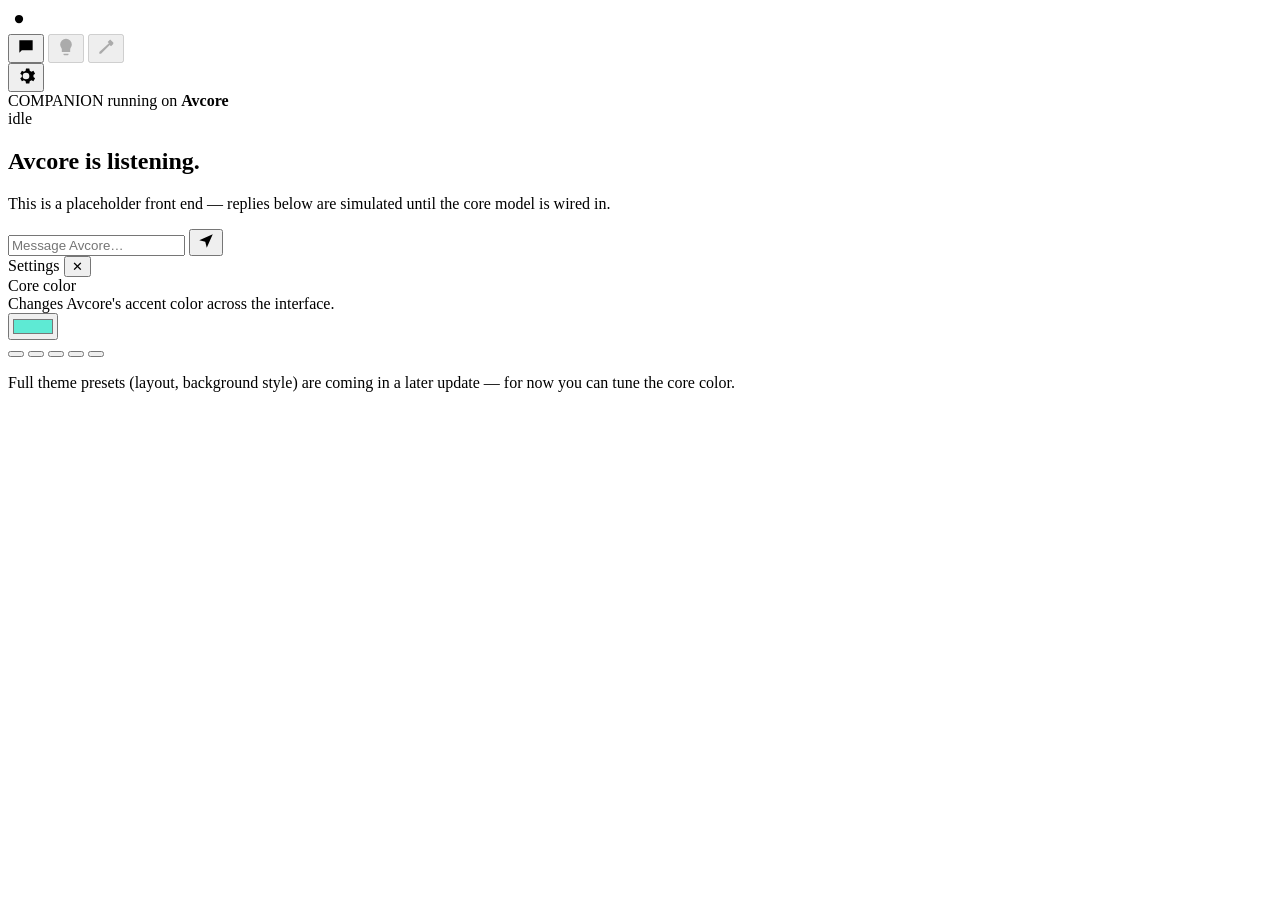
==== frontend.html @ d9402764 "Update 0" ====
<!DOCTYPE html>
<html lang="en">

<head>
    <meta charset="UTF-8" />
    <meta name="viewport" content="width=device-width, initial-scale=1.0" />
    <title>Companion — Avcore</title>
    <link rel="preconnect" href="https://fonts.googleapis.com">
    <link rel="preconnect" href="https://fonts.gstatic.com" crossorigin>
    <link
        href="https://fonts.googleapis.com/css2?family=Orbitron:wght@500;700&family=Inter:wght@400;500;600&family=IBM+Plex+Mono:wght@400;500&display=swap"
        rel="stylesheet">
    <link rel="stylesheet" href="style.css">
</head>

<body>

    <div class="app">

        <!-- Icon rail -->
        <nav class="rail" aria-label="Sections">
            <div class="rail-mark" title="Avcore">
                <svg viewBox="0 0 32 32" width="22" height="22" aria-hidden="true">
                    <circle cx="16" cy="16" r="6" fill="var(--accent-core)" />
                    <circle cx="16" cy="16" r="11" fill="none" stroke="var(--accent-core)" stroke-opacity="0.35"
                        stroke-width="1.5" />
                </svg>
            </div>
            <button class="rail-btn is-active" data-section="chat" title="Chat" aria-label="Chat">
                <svg viewBox="0 0 24 24" width="20" height="20">
                    <path fill="currentColor" d="M4 4h16v12H7l-3 3V4z" />
                </svg>
            </button>
            <button class="rail-btn" data-section="memory" title="Memory (coming soon)" aria-label="Memory" disabled>
                <svg viewBox="0 0 24 24" width="20" height="20">
                    <path fill="currentColor"
                        d="M12 2a7 7 0 0 0-7 7c0 3 2 4 2 6v3h10v-3c0-2 2-3 2-6a7 7 0 0 0-7-7zM9 20h6v1a1 1 0 0 1-1 1h-4a1 1 0 0 1-1-1v-1z" />
                </svg>
            </button>
            <button class="rail-btn" data-section="tools" title="Tools (coming soon)" aria-label="Tools" disabled>
                <svg viewBox="0 0 24 24" width="20" height="20">
                    <path fill="currentColor" d="M21 7l-4-4-3 3 1.5 1.5L4 18v2h2l10.5-10.5L18 11l3-3-.5-.5z" />
                </svg>
            </button>
            <div class="rail-spacer"></div>
            <button class="rail-btn" id="settingsBtn" title="Settings" aria-label="Settings">
                <svg viewBox="0 0 24 24" width="20" height="20">
                    <path fill="currentColor"
                        d="M12 8a4 4 0 1 0 0 8 4 4 0 0 0 0-8zm9 4a7 7 0 0 1-.1 1.2l2 1.6-2 3.4-2.4-1a7.4 7.4 0 0 1-2 1.2L16 21h-4l-.5-2.6a7.4 7.4 0 0 1-2-1.2l-2.4 1-2-3.4 2-1.6A7 7 0 0 1 7 12a7 7 0 0 1 .1-1.2l-2-1.6 2-3.4 2.4 1c.6-.5 1.3-.9 2-1.2L12 3h4l.5 2.6c.7.3 1.4.7 2 1.2l2.4-1 2 3.4-2 1.6c.1.4.1.8.1 1.2z" />
                </svg>
            </button>
        </nav>

        <!-- Main chat column -->
        <main class="main">
            <header class="topbar">
                <div class="brand">
                    <span class="brand-name">COMPANION</span>
                    <span class="brand-sub">running on <strong>Avcore</strong></span>
                </div>
                <div class="status" id="coreStatus">
                    <span class="status-dot"></span>
                    <span class="status-text">idle</span>
                </div>
            </header>

            <section class="chat" id="chatWindow">
                <div class="greeting">
                    <div class="core-orb" id="coreOrb" aria-hidden="true">
                        <div class="core-ring"></div>
                        <div class="core-glow"></div>
                    </div>
                    <h1>Avcore is listening.</h1>
                    <p>This is a placeholder front end — replies below are simulated until the core model is wired in.
                    </p>
                </div>
            </section>

            <form class="composer" id="composerForm">
                <input type="text" id="messageInput" placeholder="Message Avcore…" autocomplete="off" />
                <button type="submit" class="send-btn" aria-label="Send">
                    <svg viewBox="0 0 24 24" width="18" height="18">
                        <path fill="currentColor" d="M3 11l18-8-8 18-2-8-8-2z" />
                    </svg>
                </button>
            </form>
        </main>
    </div>

    <!-- Settings modal -->
    <div class="modal-overlay" id="modalOverlay">
        <div class="modal" role="dialog" aria-label="Settings">
            <div class="modal-head">
                <span>Settings</span>
                <button class="modal-close" id="modalClose" aria-label="Close">✕</button>
            </div>

            <div class="modal-body">
                <div class="setting-row">
                    <div>
                        <div class="setting-title">Core color</div>
                        <div class="setting-desc">Changes Avcore's accent color across the interface.</div>
                    </div>
                    <input type="color" id="colorPicker" value="#5EEAD4" />
                </div>

                <div class="swatches" id="swatches">
                    <button class="swatch" style="--sw:#5EEAD4" data-color="#5EEAD4" aria-label="Teal"></button>
                    <button class="swatch" style="--sw:#A78BFA" data-color="#A78BFA" aria-label="Violet"></button>
                    <button class="swatch" style="--sw:#F472B6" data-color="#F472B6" aria-label="Pink"></button>
                    <button class="swatch" style="--sw:#60A5FA" data-color="#60A5FA" aria-label="Blue"></button>
                    <button class="swatch" style="--sw:#FB923C" data-color="#FB923C" aria-label="Amber"></button>
                </div>

                <p class="setting-note">Full theme presets (layout, background style) are coming in a later update — for
                    now you can tune the core color.</p>
            </div>
        </div>
    </div>

    <script src="script.js"></script>
</body>

</html>
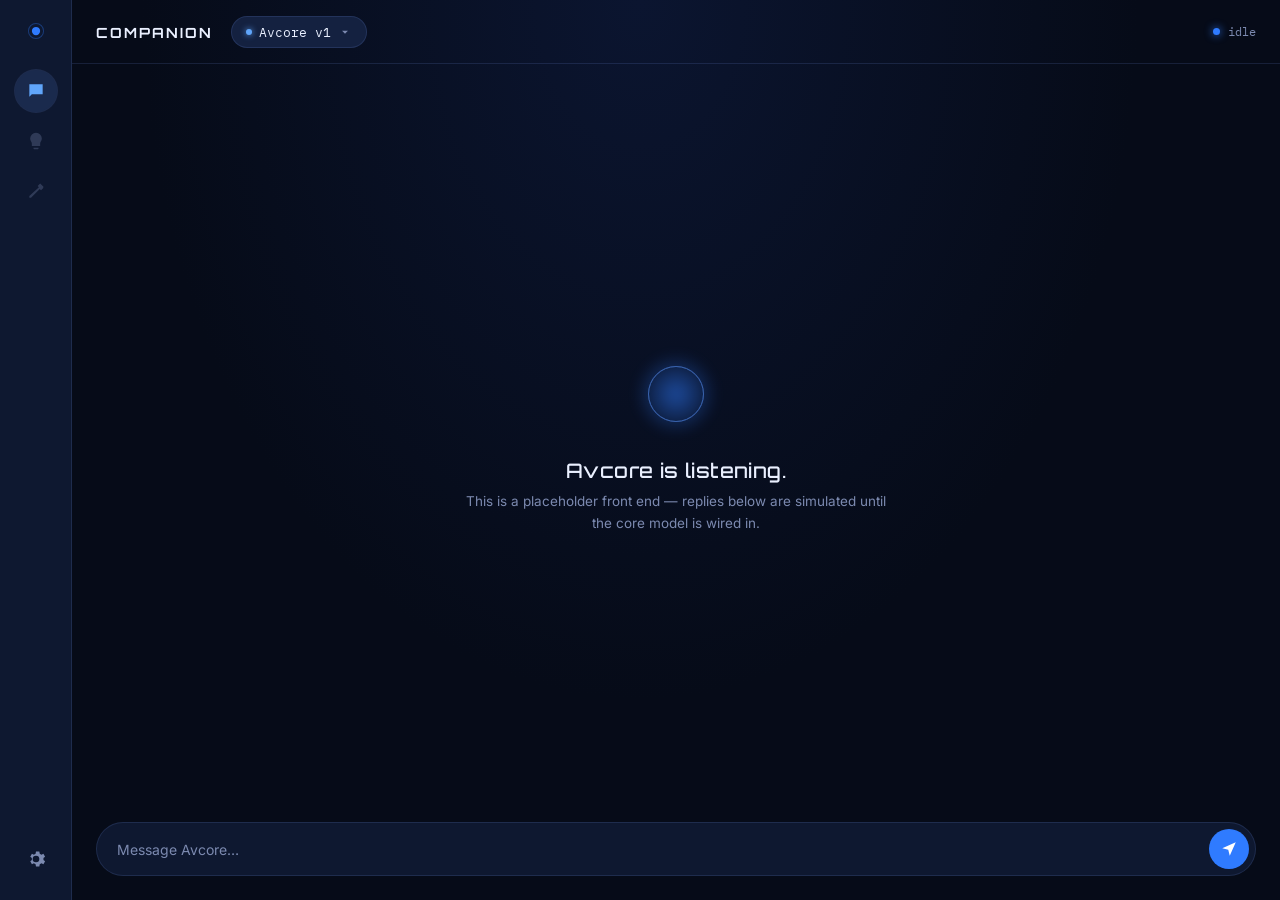
==== commit 87cbfdb9: "Avcore 1.0" ====
--- a/frontend.html
+++ b/frontend.html
@@ -1,124 +1,122 @@
 <!DOCTYPE html>
 <html lang="en">
-
 <head>
-    <meta charset="UTF-8" />
-    <meta name="viewport" content="width=device-width, initial-scale=1.0" />
-    <title>Companion — Avcore</title>
-    <link rel="preconnect" href="https://fonts.googleapis.com">
-    <link rel="preconnect" href="https://fonts.gstatic.com" crossorigin>
-    <link
-        href="https://fonts.googleapis.com/css2?family=Orbitron:wght@500;700&family=Inter:wght@400;500;600&family=IBM+Plex+Mono:wght@400;500&display=swap"
-        rel="stylesheet">
-    <link rel="stylesheet" href="style.css">
+<meta charset="UTF-8" />
+<meta name="viewport" content="width=device-width, initial-scale=1.0" />
+<title>Companion — Avcore</title>
+<link rel="preconnect" href="https://fonts.googleapis.com">
+<link rel="preconnect" href="https://fonts.gstatic.com" crossorigin>
+<link href="https://fonts.googleapis.com/css2?family=Orbitron:wght@500;700&family=Inter:wght@400;500;600&family=IBM+Plex+Mono:wght@400;500&display=swap" rel="stylesheet">
+<link rel="stylesheet" href="frontend.css">
 </head>
-
 <body>
 
-    <div class="app">
+  <div class="app">
 
-        <!-- Icon rail -->
-        <nav class="rail" aria-label="Sections">
-            <div class="rail-mark" title="Avcore">
-                <svg viewBox="0 0 32 32" width="22" height="22" aria-hidden="true">
-                    <circle cx="16" cy="16" r="6" fill="var(--accent-core)" />
-                    <circle cx="16" cy="16" r="11" fill="none" stroke="var(--accent-core)" stroke-opacity="0.35"
-                        stroke-width="1.5" />
-                </svg>
-            </div>
-            <button class="rail-btn is-active" data-section="chat" title="Chat" aria-label="Chat">
-                <svg viewBox="0 0 24 24" width="20" height="20">
-                    <path fill="currentColor" d="M4 4h16v12H7l-3 3V4z" />
-                </svg>
-            </button>
-            <button class="rail-btn" data-section="memory" title="Memory (coming soon)" aria-label="Memory" disabled>
-                <svg viewBox="0 0 24 24" width="20" height="20">
-                    <path fill="currentColor"
-                        d="M12 2a7 7 0 0 0-7 7c0 3 2 4 2 6v3h10v-3c0-2 2-3 2-6a7 7 0 0 0-7-7zM9 20h6v1a1 1 0 0 1-1 1h-4a1 1 0 0 1-1-1v-1z" />
-                </svg>
-            </button>
-            <button class="rail-btn" data-section="tools" title="Tools (coming soon)" aria-label="Tools" disabled>
-                <svg viewBox="0 0 24 24" width="20" height="20">
-                    <path fill="currentColor" d="M21 7l-4-4-3 3 1.5 1.5L4 18v2h2l10.5-10.5L18 11l3-3-.5-.5z" />
-                </svg>
-            </button>
-            <div class="rail-spacer"></div>
-            <button class="rail-btn" id="settingsBtn" title="Settings" aria-label="Settings">
-                <svg viewBox="0 0 24 24" width="20" height="20">
-                    <path fill="currentColor"
-                        d="M12 8a4 4 0 1 0 0 8 4 4 0 0 0 0-8zm9 4a7 7 0 0 1-.1 1.2l2 1.6-2 3.4-2.4-1a7.4 7.4 0 0 1-2 1.2L16 21h-4l-.5-2.6a7.4 7.4 0 0 1-2-1.2l-2.4 1-2-3.4 2-1.6A7 7 0 0 1 7 12a7 7 0 0 1 .1-1.2l-2-1.6 2-3.4 2.4 1c.6-.5 1.3-.9 2-1.2L12 3h4l.5 2.6c.7.3 1.4.7 2 1.2l2.4-1 2 3.4-2 1.6c.1.4.1.8.1 1.2z" />
-                </svg>
-            </button>
-        </nav>
+    <!-- Icon rail -->
+    <nav class="rail" aria-label="Sections">
+      <div class="rail-mark" title="Avcore">
+        <svg viewBox="0 0 32 32" width="22" height="22" aria-hidden="true">
+          <circle cx="16" cy="16" r="6" fill="var(--accent-core)"/>
+          <circle cx="16" cy="16" r="11" fill="none" stroke="var(--accent-core)" stroke-opacity="0.35" stroke-width="1.5"/>
+        </svg>
+      </div>
+      <button class="rail-btn is-active" data-section="chat" title="Chat" aria-label="Chat">
+        <svg viewBox="0 0 24 24" width="20" height="20"><path fill="currentColor" d="M4 4h16v12H7l-3 3V4z"/></svg>
+      </button>
+      <button class="rail-btn" data-section="memory" title="Memory (coming soon)" aria-label="Memory" disabled>
+        <svg viewBox="0 0 24 24" width="20" height="20"><path fill="currentColor" d="M12 2a7 7 0 0 0-7 7c0 3 2 4 2 6v3h10v-3c0-2 2-3 2-6a7 7 0 0 0-7-7zM9 20h6v1a1 1 0 0 1-1 1h-4a1 1 0 0 1-1-1v-1z"/></svg>
+      </button>
+      <button class="rail-btn" data-section="tools" title="Tools (coming soon)" aria-label="Tools" disabled>
+        <svg viewBox="0 0 24 24" width="20" height="20"><path fill="currentColor" d="M21 7l-4-4-3 3 1.5 1.5L4 18v2h2l10.5-10.5L18 11l3-3-.5-.5z"/></svg>
+      </button>
+      <div class="rail-spacer"></div>
+      <button class="rail-btn" id="settingsBtn" title="Settings" aria-label="Settings">
+        <svg viewBox="0 0 24 24" width="20" height="20"><path fill="currentColor" d="M12 8a4 4 0 1 0 0 8 4 4 0 0 0 0-8zm9 4a7 7 0 0 1-.1 1.2l2 1.6-2 3.4-2.4-1a7.4 7.4 0 0 1-2 1.2L16 21h-4l-.5-2.6a7.4 7.4 0 0 1-2-1.2l-2.4 1-2-3.4 2-1.6A7 7 0 0 1 7 12a7 7 0 0 1 .1-1.2l-2-1.6 2-3.4 2.4 1c.6-.5 1.3-.9 2-1.2L12 3h4l.5 2.6c.7.3 1.4.7 2 1.2l2.4-1 2 3.4-2 1.6c.1.4.1.8.1 1.2z"/></svg>
+      </button>
+    </nav>
 
-        <!-- Main chat column -->
-        <main class="main">
-            <header class="topbar">
-                <div class="brand">
-                    <span class="brand-name">COMPANION</span>
-                    <span class="brand-sub">running on <strong>Avcore</strong></span>
-                </div>
-                <div class="status" id="coreStatus">
-                    <span class="status-dot"></span>
-                    <span class="status-text">idle</span>
-                </div>
-            </header>
+    <!-- Main chat column -->
+    <main class="main">
+      <header class="topbar">
+        <div class="brand">
+          <span class="brand-name">COMPANION</span>
+        </div>
 
-            <section class="chat" id="chatWindow">
-                <div class="greeting">
-                    <div class="core-orb" id="coreOrb" aria-hidden="true">
-                        <div class="core-ring"></div>
-                        <div class="core-glow"></div>
-                    </div>
-                    <h1>Avcore is listening.</h1>
-                    <p>This is a placeholder front end — replies below are simulated until the core model is wired in.
-                    </p>
-                </div>
-            </section>
+        <div class="model-select" id="modelSelect">
+          <button class="model-select-btn" id="modelSelectBtn" aria-haspopup="listbox" aria-expanded="false">
+            <span class="model-dot"></span>
+            <span id="modelSelectLabel">Avcore v1</span>
+            <svg viewBox="0 0 24 24" width="14" height="14" class="chev"><path fill="currentColor" d="M7 10l5 5 5-5z"/></svg>
+          </button>
+          <ul class="model-menu" id="modelMenu" role="listbox">
+            <li role="option" data-model="Avcore v1" class="is-selected">Avcore v1</li>
+            <li role="option" data-model="Avcore v1 · Fast" class="is-disabled">Avcore v1 · Fast <span>soon</span></li>
+            <li role="option" data-model="Avcore v1 · Reasoning" class="is-disabled">Avcore v1 · Reasoning <span>soon</span></li>
+          </ul>
+        </div>
 
-            <form class="composer" id="composerForm">
-                <input type="text" id="messageInput" placeholder="Message Avcore…" autocomplete="off" />
-                <button type="submit" class="send-btn" aria-label="Send">
-                    <svg viewBox="0 0 24 24" width="18" height="18">
-                        <path fill="currentColor" d="M3 11l18-8-8 18-2-8-8-2z" />
-                    </svg>
-                </button>
-            </form>
-        </main>
+        <div class="status" id="coreStatus">
+          <span class="status-dot"></span>
+          <span class="status-text">idle</span>
+        </div>
+      </header>
+
+      <section class="chat" id="chatWindow">
+        <div class="greeting">
+          <div class="core-orb" id="coreOrb" aria-hidden="true">
+            <div class="core-ring"></div>
+            <div class="core-glow"></div>
+          </div>
+          <h1>Avcore is listening.</h1>
+          <p>This is a placeholder front end — replies below are simulated until the core model is wired in.</p>
+        </div>
+      </section>
+
+      <form class="composer" id="composerForm">
+        <input
+          type="text"
+          id="messageInput"
+          placeholder="Message Avcore…"
+          autocomplete="off"
+        />
+        <button type="submit" class="send-btn" aria-label="Send">
+          <svg viewBox="0 0 24 24" width="18" height="18"><path fill="currentColor" d="M3 11l18-8-8 18-2-8-8-2z"/></svg>
+        </button>
+      </form>
+    </main>
+  </div>
+
+  <!-- Settings modal -->
+  <div class="modal-overlay" id="modalOverlay">
+    <div class="modal" role="dialog" aria-label="Settings">
+      <div class="modal-head">
+        <span>Settings</span>
+        <button class="modal-close" id="modalClose" aria-label="Close">✕</button>
+      </div>
+
+      <div class="modal-body">
+        <div class="setting-row">
+          <div>
+            <div class="setting-title">Core color</div>
+            <div class="setting-desc">Changes Avcore's accent color across the interface.</div>
+          </div>
+          <input type="color" id="colorPicker" value="#2F7BFF" />
+        </div>
+
+        <div class="swatches" id="swatches">
+          <button class="swatch is-selected" style="--sw:#2F7BFF" data-color="#2F7BFF" aria-label="Blue (default)"></button>
+          <button class="swatch" style="--sw:#6C8CFF" data-color="#6C8CFF" aria-label="Indigo"></button>
+          <button class="swatch" style="--sw:#5EEAD4" data-color="#5EEAD4" aria-label="Teal"></button>
+          <button class="swatch" style="--sw:#A78BFA" data-color="#A78BFA" aria-label="Violet"></button>
+          <button class="swatch" style="--sw:#F472B6" data-color="#F472B6" aria-label="Pink"></button>
+        </div>
+
+        <p class="setting-note">Full theme presets (layout, background style) are coming in a later update — for now you can tune the core color.</p>
+      </div>
     </div>
+  </div>
 
-    <!-- Settings modal -->
-    <div class="modal-overlay" id="modalOverlay">
-        <div class="modal" role="dialog" aria-label="Settings">
-            <div class="modal-head">
-                <span>Settings</span>
-                <button class="modal-close" id="modalClose" aria-label="Close">✕</button>
-            </div>
-
-            <div class="modal-body">
-                <div class="setting-row">
-                    <div>
-                        <div class="setting-title">Core color</div>
-                        <div class="setting-desc">Changes Avcore's accent color across the interface.</div>
-                    </div>
-                    <input type="color" id="colorPicker" value="#5EEAD4" />
-                </div>
-
-                <div class="swatches" id="swatches">
-                    <button class="swatch" style="--sw:#5EEAD4" data-color="#5EEAD4" aria-label="Teal"></button>
-                    <button class="swatch" style="--sw:#A78BFA" data-color="#A78BFA" aria-label="Violet"></button>
-                    <button class="swatch" style="--sw:#F472B6" data-color="#F472B6" aria-label="Pink"></button>
-                    <button class="swatch" style="--sw:#60A5FA" data-color="#60A5FA" aria-label="Blue"></button>
-                    <button class="swatch" style="--sw:#FB923C" data-color="#FB923C" aria-label="Amber"></button>
-                </div>
-
-                <p class="setting-note">Full theme presets (layout, background style) are coming in a later update — for
-                    now you can tune the core color.</p>
-            </div>
-        </div>
-    </div>
-
-    <script src="script.js"></script>
+  <script src="java.js"></script>
 </body>
-
-</html>+</html>
--- a/frontend.css
+++ b/frontend.css
@@ -0,0 +1,736 @@
+:root {
+  --bg-void: #060b18;
+  --bg-panel: #0e1830;
+  --bg-panel-2: #142140;
+  --bg-panel-3: #1a2a4d;
+  --border-soft: rgba(126, 163, 255, 0.14);
+  --accent-core: #2f7bff;
+  --accent-glow: #60a5fa;
+  --accent-secondary: #6c8cff;
+  --text-primary: #eaf0ff;
+  --text-muted: #7c8ab0;
+  --font-display: "Orbitron", sans-serif;
+  --font-body: "Inter", sans-serif;
+  --font-mono: "IBM Plex Mono", monospace;
+
+  --radius-pill: 999px;
+  --radius-lg: 26px;
+  --radius-md: 18px;
+}
+
+* {
+  box-sizing: border-box;
+}
+
+html,
+body {
+  height: 100%;
+  margin: 0;
+}
+
+body {
+  background: radial-gradient(ellipse at top, #0b1530 0%, var(--bg-void) 55%);
+  color: var(--text-primary);
+  font-family: var(--font-body);
+  -webkit-font-smoothing: antialiased;
+}
+
+button {
+  font-family: inherit;
+  cursor: pointer;
+}
+
+/* ---------- App shell ---------- */
+
+.app {
+  display: grid;
+  grid-template-columns: 72px 1fr;
+  height: 100vh;
+}
+
+/* ---------- Icon rail ---------- */
+
+.rail {
+  background: var(--bg-panel);
+  border-right: 1px solid var(--border-soft);
+  display: flex;
+  flex-direction: column;
+  align-items: center;
+  padding: 20px 0;
+  gap: 8px;
+}
+
+.rail-mark {
+  margin-bottom: 16px;
+}
+
+.rail-btn {
+  width: 42px;
+  height: 42px;
+  display: flex;
+  align-items: center;
+  justify-content: center;
+  border-radius: var(--radius-pill);
+  border: none;
+  background: transparent;
+  color: var(--text-muted);
+  transition: background 0.15s ease, color 0.15s ease;
+}
+
+.rail-btn:hover:not(:disabled) {
+  background: var(--bg-panel-3);
+  color: var(--text-primary);
+}
+
+.rail-btn.is-active {
+  color: var(--accent-glow);
+  background: var(--bg-panel-3);
+  box-shadow: 0 0 0 1px var(--border-soft);
+}
+
+.rail-btn:disabled {
+  opacity: 0.3;
+  cursor: not-allowed;
+}
+
+.rail-spacer {
+  flex: 1;
+}
+
+/* ---------- Main column ---------- */
+
+.main {
+  display: flex;
+  flex-direction: column;
+  min-width: 0;
+}
+
+.topbar {
+  height: 64px;
+  flex-shrink: 0;
+  display: flex;
+  align-items: center;
+  gap: 14px;
+  padding: 0 24px;
+  border-bottom: 1px solid var(--border-soft);
+}
+
+.brand-name {
+  font-family: var(--font-display);
+  font-weight: 700;
+  font-size: 14px;
+  letter-spacing: 0.14em;
+}
+
+/* Model selector — Copilot-style dropdown */
+
+.model-select {
+  position: relative;
+  margin-left: 4px;
+}
+
+.model-select-btn {
+  display: flex;
+  align-items: center;
+  gap: 7px;
+  background: var(--bg-panel-2);
+  border: 1px solid var(--border-soft);
+  color: var(--text-primary);
+  font-size: 12.5px;
+  font-family: var(--font-mono);
+  padding: 7px 14px;
+  border-radius: var(--radius-pill);
+  transition: border-color 0.15s ease, background 0.15s ease;
+}
+
+.model-select-btn:hover {
+  border-color: var(--accent-core);
+  background: var(--bg-panel-3);
+}
+
+.model-dot {
+  width: 6px;
+  height: 6px;
+  border-radius: 50%;
+  background: var(--accent-glow);
+  box-shadow: 0 0 6px var(--accent-glow);
+}
+
+.chev {
+  color: var(--text-muted);
+  transition: transform 0.15s ease;
+}
+
+.model-select.is-open .chev {
+  transform: rotate(180deg);
+}
+
+.model-menu {
+  position: absolute;
+  top: calc(100% + 8px);
+  left: 0;
+  min-width: 220px;
+  background: var(--bg-panel-2);
+  border: 1px solid var(--border-soft);
+  border-radius: var(--radius-md);
+  list-style: none;
+  margin: 0;
+  padding: 6px;
+  display: none;
+  z-index: 5;
+  box-shadow: 0 12px 32px rgba(0, 0, 0, 0.4);
+}
+
+.model-select.is-open .model-menu {
+  display: block;
+}
+
+.model-menu li {
+  display: flex;
+  align-items: center;
+  justify-content: space-between;
+  padding: 9px 12px;
+  border-radius: var(--radius-pill);
+  font-size: 13px;
+  color: var(--text-primary);
+  transition: background 0.12s ease;
+}
+
+.model-menu li:hover:not(.is-disabled) {
+  background: var(--bg-panel-3);
+  cursor: pointer;
+}
+
+.model-menu li.is-selected {
+  color: var(--accent-glow);
+}
+
+.model-menu li.is-disabled {
+  color: var(--text-muted);
+  cursor: not-allowed;
+}
+
+.model-menu li span {
+  font-family: var(--font-mono);
+  font-size: 10px;
+  color: var(--text-muted);
+  background: var(--bg-panel);
+  padding: 2px 7px;
+  border-radius: var(--radius-pill);
+}
+
+.status {
+  margin-left: auto;
+  display: flex;
+  align-items: center;
+  gap: 8px;
+  font-family: var(--font-mono);
+  font-size: 12px;
+  color: var(--text-muted);
+}
+
+.status-dot {
+  width: 7px;
+  height: 7px;
+  border-radius: 50%;
+  background: var(--accent-core);
+  box-shadow: 0 0 8px var(--accent-core);
+}
+
+.status.is-thinking .status-dot {
+  animation: pulse-dot 0.9s ease-in-out infinite;
+}
+
+@keyframes pulse-dot {
+  0%, 100% { opacity: 1; transform: scale(1); }
+  50% { opacity: 0.4; transform: scale(0.7); }
+}
+
+/* ---------- Chat area ---------- */
+
+.chat {
+  flex: 1;
+  overflow-y: auto;
+  padding: 32px 24px;
+  display: flex;
+  flex-direction: column;
+  gap: 16px;
+}
+
+.greeting {
+  margin: auto;
+  text-align: center;
+  max-width: 420px;
+  padding: 40px 0;
+}
+
+.greeting h1 {
+  font-family: var(--font-display);
+  font-size: 20px;
+  font-weight: 500;
+  letter-spacing: 0.02em;
+  margin: 22px 0 8px;
+}
+
+.greeting p {
+  color: var(--text-muted);
+  font-size: 13.5px;
+  line-height: 1.6;
+  margin: 0;
+}
+
+/* Signature element: the core orb */
+
+.core-orb {
+  position: relative;
+  width: 84px;
+  height: 84px;
+  margin: 0 auto;
+  display: flex;
+  align-items: center;
+  justify-content: center;
+}
+
+.core-glow {
+  position: absolute;
+  inset: 0;
+  border-radius: 50%;
+  background: radial-gradient(circle, var(--accent-core) 0%, transparent 70%);
+  filter: blur(6px);
+  opacity: 0.55;
+  animation: breathe 3.2s ease-in-out infinite;
+}
+
+.core-ring {
+  position: absolute;
+  inset: 14px;
+  border-radius: 50%;
+  border: 1.5px solid var(--accent-glow);
+  opacity: 0.55;
+  animation: ring-spin 8s linear infinite;
+}
+
+.core-ring::after {
+  content: "";
+  position: absolute;
+  inset: -1px;
+  border-radius: 50%;
+  border: 1px solid var(--accent-secondary);
+  opacity: 0.4;
+  transform: rotate(45deg);
+}
+
+@keyframes breathe {
+  0%, 100% { transform: scale(0.85); opacity: 0.4; }
+  50% { transform: scale(1.05); opacity: 0.7; }
+}
+
+@keyframes ring-spin {
+  from { transform: rotate(0deg); }
+  to { transform: rotate(360deg); }
+}
+
+.core-orb.is-thinking .core-glow {
+  animation-duration: 0.9s;
+}
+
+.core-orb.is-thinking .core-ring {
+  animation-duration: 2s;
+}
+
+/* Messages */
+
+.msg {
+  display: flex;
+  gap: 12px;
+  max-width: 640px;
+}
+
+.msg.from-user {
+  align-self: flex-end;
+  flex-direction: row-reverse;
+}
+
+.msg-avatar {
+  width: 30px;
+  height: 30px;
+  border-radius: 50%;
+  flex-shrink: 0;
+  margin-top: 2px;
+  background: var(--bg-panel-2);
+  border: 1px solid var(--border-soft);
+  display: flex;
+  align-items: center;
+  justify-content: center;
+}
+
+.msg.from-avcore .msg-avatar {
+  background: radial-gradient(circle, var(--accent-core) 0%, transparent 75%);
+  border-color: transparent;
+}
+
+.msg-bubble {
+  background: var(--bg-panel);
+  border: 1px solid var(--border-soft);
+  border-radius: var(--radius-lg);
+  padding: 12px 18px;
+  font-size: 14px;
+  line-height: 1.55;
+}
+
+.msg.from-user .msg-bubble {
+  background: var(--bg-panel-2);
+  border-bottom-right-radius: 8px;
+}
+
+.msg.from-avcore .msg-bubble {
+  border-bottom-left-radius: 8px;
+  position: relative;
+}
+
+/* Correction tool — lets a team member fix Avcore's answer for training */
+
+.correct-btn {
+  position: absolute;
+  top: -10px;
+  right: -10px;
+  width: 26px;
+  height: 26px;
+  border-radius: 50%;
+  border: 1px solid var(--border-soft);
+  background: var(--bg-panel-2);
+  color: var(--text-muted);
+  display: none;
+  align-items: center;
+  justify-content: center;
+  opacity: 0;
+  transition: opacity 0.15s ease, color 0.15s ease, border-color 0.15s ease;
+}
+
+.msg.from-avcore:hover .correct-btn {
+  display: flex;
+  opacity: 1;
+}
+
+.correct-btn:hover {
+  color: var(--accent-glow);
+  border-color: var(--accent-core);
+}
+
+.correction-box {
+  margin-top: 10px;
+  padding-top: 10px;
+  border-top: 1px solid var(--border-soft);
+}
+
+.correction-box textarea {
+  width: 100%;
+  min-height: 70px;
+  resize: vertical;
+  background: var(--bg-panel-2);
+  border: 1px solid var(--border-soft);
+  border-radius: var(--radius-md);
+  color: var(--text-primary);
+  font-family: var(--font-body);
+  font-size: 13.5px;
+  padding: 10px 12px;
+  outline: none;
+}
+
+.correction-box textarea:focus {
+  border-color: var(--accent-core);
+}
+
+.correction-actions {
+  display: flex;
+  justify-content: flex-end;
+  gap: 8px;
+  margin-top: 8px;
+}
+
+.correction-actions button {
+  border: none;
+  border-radius: var(--radius-pill);
+  padding: 7px 16px;
+  font-size: 12.5px;
+  font-family: var(--font-mono);
+}
+
+.correction-save {
+  background: var(--accent-core);
+  color: #fff;
+}
+
+.correction-save:hover {
+  filter: brightness(1.1);
+}
+
+.correction-cancel {
+  background: var(--bg-panel-3);
+  color: var(--text-muted);
+}
+
+.correction-cancel:hover {
+  color: var(--text-primary);
+}
+
+.correction-saved-tag {
+  display: inline-flex;
+  align-items: center;
+  gap: 5px;
+  margin-top: 8px;
+  font-family: var(--font-mono);
+  font-size: 11px;
+  color: var(--accent-glow);
+}
+
+/* Loading indicator bubble (shown while Avcore is generating) */
+
+.msg-bubble.is-loading {
+  display: flex;
+  align-items: center;
+  min-width: 120px;
+}
+
+.loading-bar {
+  position: relative;
+  width: 100%;
+  height: 4px;
+  border-radius: var(--radius-pill);
+  background: var(--bg-panel-3);
+  overflow: hidden;
+}
+
+.loading-bar::after {
+  content: "";
+  position: absolute;
+  top: 0;
+  left: -40%;
+  width: 40%;
+  height: 100%;
+  border-radius: var(--radius-pill);
+  background: linear-gradient(90deg, transparent, var(--accent-core), var(--accent-glow), transparent);
+  animation: loading-sweep 1.3s ease-in-out infinite;
+}
+
+@keyframes loading-sweep {
+  0% { left: -40%; }
+  100% { left: 100%; }
+}
+
+@media (prefers-reduced-motion: reduce) {
+  .loading-bar::after {
+    animation: none;
+    left: 0;
+    width: 100%;
+    opacity: 0.5;
+  }
+}
+
+/* ---------- Composer (pill-shaped, Copilot-style) ---------- */
+
+.composer {
+  flex-shrink: 0;
+  display: flex;
+  align-items: center;
+  gap: 8px;
+  margin: 0 24px 24px;
+  padding: 6px 6px 6px 20px;
+  background: var(--bg-panel);
+  border: 1px solid var(--border-soft);
+  border-radius: var(--radius-pill);
+  transition: border-color 0.15s ease;
+}
+
+.composer:focus-within {
+  border-color: var(--accent-core);
+  box-shadow: 0 0 0 3px rgba(47, 123, 255, 0.15);
+}
+
+#messageInput {
+  flex: 1;
+  background: none;
+  border: none;
+  padding: 10px 0;
+  color: var(--text-primary);
+  font-family: var(--font-body);
+  font-size: 14px;
+  outline: none;
+}
+
+#messageInput::placeholder {
+  color: var(--text-muted);
+}
+
+.send-btn {
+  width: 40px;
+  height: 40px;
+  flex-shrink: 0;
+  border: none;
+  border-radius: 50%;
+  background: var(--accent-core);
+  color: #fff;
+  display: flex;
+  align-items: center;
+  justify-content: center;
+  transition: filter 0.15s ease, transform 0.1s ease;
+}
+
+.send-btn:hover {
+  filter: brightness(1.12);
+}
+
+.send-btn:active {
+  transform: scale(0.94);
+}
+
+/* ---------- Settings modal ---------- */
+
+.modal-overlay {
+  position: fixed;
+  inset: 0;
+  background: rgba(3, 6, 14, 0.65);
+  backdrop-filter: blur(3px);
+  display: none;
+  align-items: center;
+  justify-content: center;
+  z-index: 10;
+}
+
+.modal-overlay.is-open {
+  display: flex;
+}
+
+.modal {
+  width: 360px;
+  background: var(--bg-panel);
+  border: 1px solid var(--border-soft);
+  border-radius: var(--radius-lg);
+  overflow: hidden;
+}
+
+.modal-head {
+  display: flex;
+  justify-content: space-between;
+  align-items: center;
+  padding: 18px 20px;
+  border-bottom: 1px solid var(--border-soft);
+  font-family: var(--font-display);
+  font-size: 13px;
+  letter-spacing: 0.08em;
+}
+
+.modal-close {
+  width: 28px;
+  height: 28px;
+  border-radius: 50%;
+  background: var(--bg-panel-2);
+  border: none;
+  color: var(--text-muted);
+  font-size: 13px;
+  display: flex;
+  align-items: center;
+  justify-content: center;
+}
+
+.modal-close:hover {
+  color: var(--text-primary);
+  background: var(--bg-panel-3);
+}
+
+.modal-body {
+  padding: 22px 20px 24px;
+}
+
+.setting-row {
+  display: flex;
+  align-items: center;
+  justify-content: space-between;
+  gap: 12px;
+}
+
+.setting-title {
+  font-size: 13.5px;
+  font-weight: 500;
+}
+
+.setting-desc {
+  font-size: 12px;
+  color: var(--text-muted);
+  margin-top: 2px;
+}
+
+#colorPicker {
+  width: 38px;
+  height: 38px;
+  border: none;
+  border-radius: 50%;
+  background: none;
+  padding: 0;
+  cursor: pointer;
+}
+
+.swatches {
+  display: flex;
+  gap: 10px;
+  margin-top: 18px;
+}
+
+.swatch {
+  width: 28px;
+  height: 28px;
+  border-radius: 50%;
+  border: 2px solid transparent;
+  background: var(--sw);
+  transition: transform 0.12s ease, border-color 0.12s ease;
+}
+
+.swatch:hover {
+  transform: scale(1.1);
+}
+
+.swatch.is-selected {
+  border-color: var(--text-primary);
+}
+
+.setting-note {
+  margin: 18px 0 0;
+  font-size: 11.5px;
+  color: var(--text-muted);
+  line-height: 1.5;
+}
+
+/* ---------- Scrollbar ---------- */
+
+.chat::-webkit-scrollbar {
+  width: 8px;
+}
+
+.chat::-webkit-scrollbar-thumb {
+  background: var(--bg-panel-3);
+  border-radius: var(--radius-pill);
+}
+
+/* ---------- Responsive ---------- */
+
+@media (max-width: 640px) {
+  .app {
+    grid-template-columns: 60px 1fr;
+  }
+  .model-select-btn span:not(.model-dot) {
+    display: none;
+  }
+  .msg {
+    max-width: 85%;
+  }
+}
+
+/* ---------- Reduced motion ---------- */
+
+@media (prefers-reduced-motion: reduce) {
+  .core-glow,
+  .core-ring,
+  .status.is-thinking .status-dot {
+    animation: none !important;
+  }
+}
